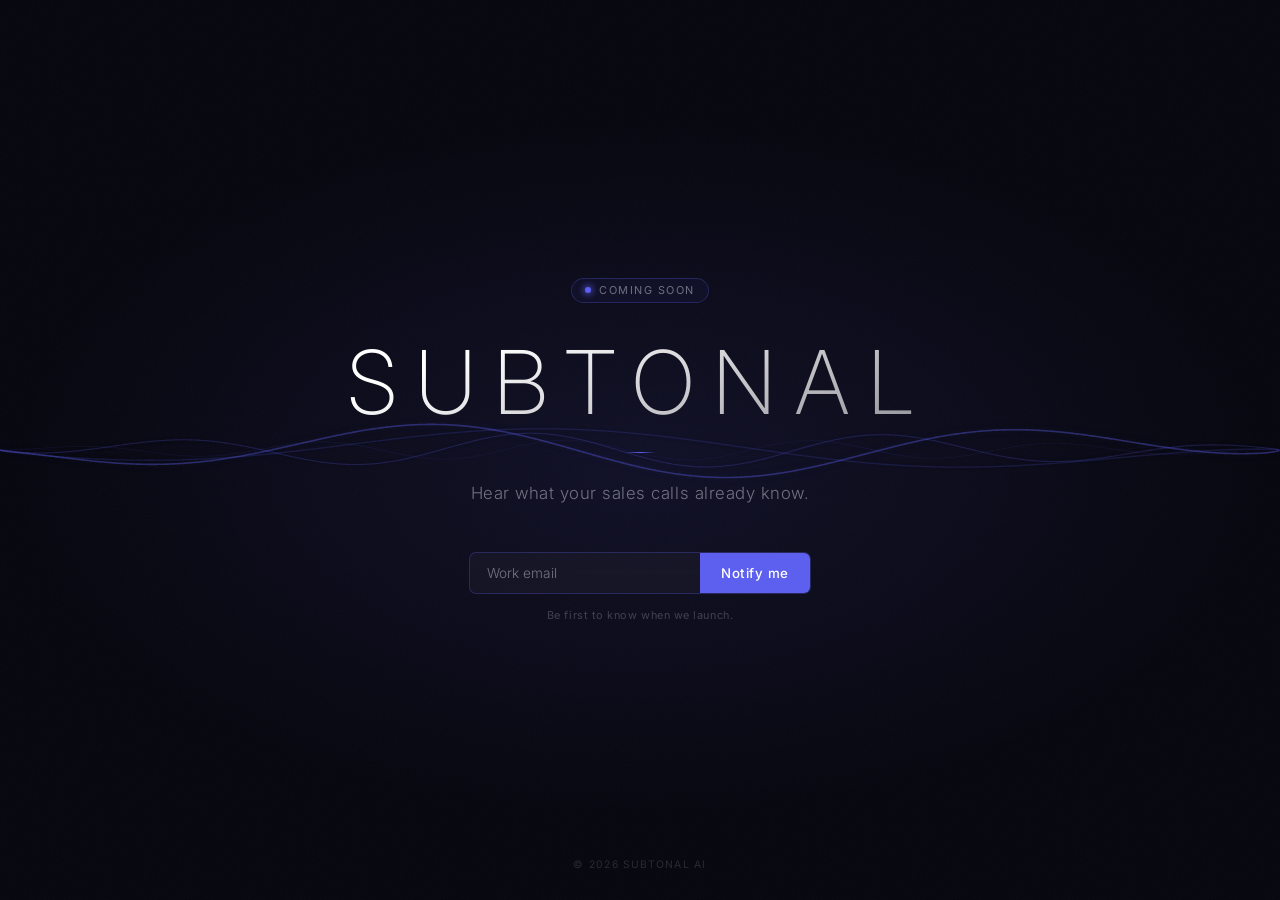
==== index.html @ 70d37119 "Initial site" ====
<!DOCTYPE html>
<html lang="en">
<head>
  <meta charset="UTF-8">
  <meta name="viewport" content="width=device-width, initial-scale=1.0">
  <title>Subtonal AI</title>
  <meta name="description" content="Subtonal AI — coming soon.">
  <link rel="preconnect" href="https://fonts.googleapis.com">
  <link href="https://fonts.googleapis.com/css2?family=Inter:wght@200;300;400;500&display=swap" rel="stylesheet">
  <style>
    *, *::before, *::after { box-sizing: border-box; margin: 0; padding: 0; }

    :root {
      --bg:      #07070f;
      --accent:  #5d5fef;
      --glow:    rgba(93, 95, 239, 0.18);
      --text:    #f5f5ff;
      --muted:   rgba(245, 245, 255, 0.42);
      --border:  rgba(93, 95, 239, 0.28);
    }

    html, body {
      height: 100%;
      background: var(--bg);
      color: var(--text);
      font-family: 'Inter', -apple-system, BlinkMacSystemFont, sans-serif;
      -webkit-font-smoothing: antialiased;
      overflow: hidden;
    }

    /* ── noise grain overlay ── */
    body::before {
      content: '';
      position: fixed;
      inset: 0;
      z-index: 0;
      opacity: 0.028;
      background-image: url("data:image/svg+xml,%3Csvg viewBox='0 0 256 256' xmlns='http://www.w3.org/2000/svg'%3E%3Cfilter id='n'%3E%3CfeTurbulence type='fractalNoise' baseFrequency='0.9' numOctaves='4' stitchTiles='stitch'/%3E%3C/filter%3E%3Crect width='100%25' height='100%25' filter='url(%23n)'/%3E%3C/svg%3E");
      background-size: 256px 256px;
      pointer-events: none;
    }

    /* ── radial ambient glow ── */
    body::after {
      content: '';
      position: fixed;
      inset: 0;
      z-index: 0;
      background: radial-gradient(ellipse 70% 55% at 50% 52%, rgba(93,95,239,0.11) 0%, transparent 70%);
      pointer-events: none;
    }

    /* ── canvas waveform ── */
    canvas {
      position: fixed;
      inset: 0;
      width: 100%;
      height: 100%;
      z-index: 1;
    }

    /* ── main content ── */
    .stage {
      position: relative;
      z-index: 2;
      height: 100vh;
      display: flex;
      flex-direction: column;
      align-items: center;
      justify-content: center;
      gap: 0;
      padding: 2rem;
    }

    /* logo badge */
    .badge {
      display: inline-flex;
      align-items: center;
      gap: 0.5rem;
      border: 1px solid var(--border);
      border-radius: 999px;
      padding: 0.3rem 0.85rem;
      margin-bottom: 2.2rem;
      backdrop-filter: blur(8px);
      background: rgba(93,95,239,0.06);
    }

    .badge-dot {
      width: 6px;
      height: 6px;
      border-radius: 50%;
      background: var(--accent);
      box-shadow: 0 0 6px 2px rgba(93,95,239,0.6);
      animation: pulse 2.6s ease-in-out infinite;
    }

    @keyframes pulse {
      0%, 100% { opacity: 1; transform: scale(1); }
      50%       { opacity: 0.5; transform: scale(0.75); }
    }

    .badge-label {
      font-size: 0.68rem;
      font-weight: 400;
      letter-spacing: 0.14em;
      text-transform: uppercase;
      color: var(--muted);
    }

    /* wordmark */
    .wordmark {
      font-size: clamp(3rem, 9vw, 5.5rem);
      font-weight: 200;
      letter-spacing: 0.22em;
      text-transform: uppercase;
      line-height: 1;
      background: linear-gradient(160deg, #ffffff 20%, rgba(255,255,255,0.55) 100%);
      -webkit-background-clip: text;
      -webkit-text-fill-color: transparent;
      background-clip: text;
      margin-bottom: 1.6rem;
    }

    /* thin rule */
    .rule {
      width: 32px;
      height: 1px;
      background: linear-gradient(90deg, transparent, var(--accent), transparent);
      margin-bottom: 1.6rem;
    }

    /* tagline */
    .tagline {
      font-size: clamp(0.875rem, 2.4vw, 1.05rem);
      font-weight: 300;
      color: var(--muted);
      letter-spacing: 0.03em;
      text-align: center;
      max-width: 360px;
      line-height: 1.7;
      margin-bottom: 2.8rem;
    }

    /* email form */
    .form-wrap {
      display: flex;
      flex-direction: column;
      align-items: center;
      gap: 0.9rem;
    }

    .notify-form {
      display: flex;
      border: 1px solid var(--border);
      border-radius: 7px;
      overflow: hidden;
      background: rgba(255,255,255,0.03);
      backdrop-filter: blur(12px);
      transition: border-color 0.25s, box-shadow 0.25s;
    }

    .notify-form:focus-within {
      border-color: rgba(93,95,239,0.65);
      box-shadow: 0 0 0 3px rgba(93,95,239,0.1);
    }

    .notify-form input[type="email"] {
      background: transparent;
      border: none;
      outline: none;
      padding: 0.75rem 1.1rem;
      color: var(--text);
      font-family: inherit;
      font-size: 0.855rem;
      font-weight: 300;
      width: clamp(180px, 38vw, 230px);
    }

    .notify-form input::placeholder { color: var(--muted); }

    .notify-form button {
      background: var(--accent);
      border: none;
      padding: 0.75rem 1.35rem;
      color: #fff;
      font-family: inherit;
      font-size: 0.83rem;
      font-weight: 500;
      letter-spacing: 0.04em;
      cursor: pointer;
      transition: background 0.2s;
      white-space: nowrap;
    }

    .notify-form button:hover { background: #4a4cdf; }
    .notify-form button:active { background: #3c3eb5; }

    .form-note {
      font-size: 0.68rem;
      color: rgba(245,245,255,0.22);
      letter-spacing: 0.05em;
    }

    /* success state */
    .success {
      display: none;
      flex-direction: column;
      align-items: center;
      gap: 0.5rem;
    }

    .success-icon {
      font-size: 1.3rem;
      opacity: 0.8;
    }

    .success-text {
      font-size: 0.875rem;
      font-weight: 300;
      color: var(--muted);
      letter-spacing: 0.06em;
    }

    /* footer */
    .footer {
      position: fixed;
      bottom: 1.8rem;
      left: 0;
      right: 0;
      z-index: 3;
      text-align: center;
      font-size: 0.65rem;
      letter-spacing: 0.12em;
      color: rgba(245,245,255,0.14);
      text-transform: uppercase;
    }

    /* fade-in on load */
    .stage { animation: fadeIn 1.1s ease both; }
    @keyframes fadeIn {
      from { opacity: 0; transform: translateY(12px); }
      to   { opacity: 1; transform: translateY(0); }
    }
  </style>
</head>
<body>

  <canvas id="wave"></canvas>

  <main class="stage">

    <div class="badge">
      <span class="badge-dot"></span>
      <span class="badge-label">Coming soon</span>
    </div>

    <h1 class="wordmark">Subtonal</h1>
    <div class="rule"></div>

    <p class="tagline">Hear what your sales calls already know.</p>

    <div class="form-wrap" id="formWrap">
      <form class="notify-form" id="notifyForm" autocomplete="off">
        <input type="email" placeholder="Work email" required>
        <button type="submit">Notify me</button>
      </form>
      <span class="form-note">Be first to know when we launch.</span>
    </div>

    <div class="success" id="successState">
      <div class="success-icon">&#10003;</div>
      <p class="success-text">You're on the list.</p>
    </div>

  </main>

  <footer class="footer">© 2026 Subtonal AI</footer>

  <script>
    /* ── Waveform ── */
    (function () {
      const canvas = document.getElementById('wave');
      const ctx = canvas.getContext('2d');
      let W, H, t = 0;

      function resize() {
        W = canvas.width  = window.innerWidth;
        H = canvas.height = window.innerHeight;
      }
      resize();
      window.addEventListener('resize', resize);

      /* Each wave: amplitude (% of half-height), frequency, phase offset, alpha, lineWidth */
      const waves = [
        { a: 0.062, f: 2.1,  p: 0,    al: 0.38, lw: 1.6 },
        { a: 0.038, f: 3.6,  p: 1.3,  al: 0.22, lw: 1.1 },
        { a: 0.048, f: 1.4,  p: 0.7,  al: 0.17, lw: 1.3 },
        { a: 0.022, f: 5.2,  p: 2.5,  al: 0.11, lw: 0.7 },
        { a: 0.015, f: 7.8,  p: 3.9,  al: 0.07, lw: 0.5 },
      ];

      function draw() {
        ctx.clearRect(0, 0, W, H);
        t += 0.006;

        waves.forEach(w => {
          ctx.beginPath();
          ctx.strokeStyle = `rgba(93,95,239,${w.al})`;
          ctx.lineWidth   = w.lw;
          ctx.shadowBlur  = 10;
          ctx.shadowColor = `rgba(93,95,239,0.25)`;

          for (let x = 0; x <= W; x += 1.5) {
            const norm     = x / W;
            const envelope = Math.pow(Math.sin(norm * Math.PI), 0.6);
            const y        = H / 2 + Math.sin(norm * w.f * Math.PI * 2 + t * 1.8 + w.p) * (H / 2) * w.a * envelope;
            x < 1.5 ? ctx.moveTo(x, y) : ctx.lineTo(x, y);
          }
          ctx.stroke();
        });

        requestAnimationFrame(draw);
      }
      draw();
    })();

    /* ── Form ── */
    document.getElementById('notifyForm').addEventListener('submit', function (e) {
      e.preventDefault();
      document.getElementById('formWrap').style.display  = 'none';
      const s = document.getElementById('successState');
      s.style.display = 'flex';
    });
  </script>
</body>
</html>
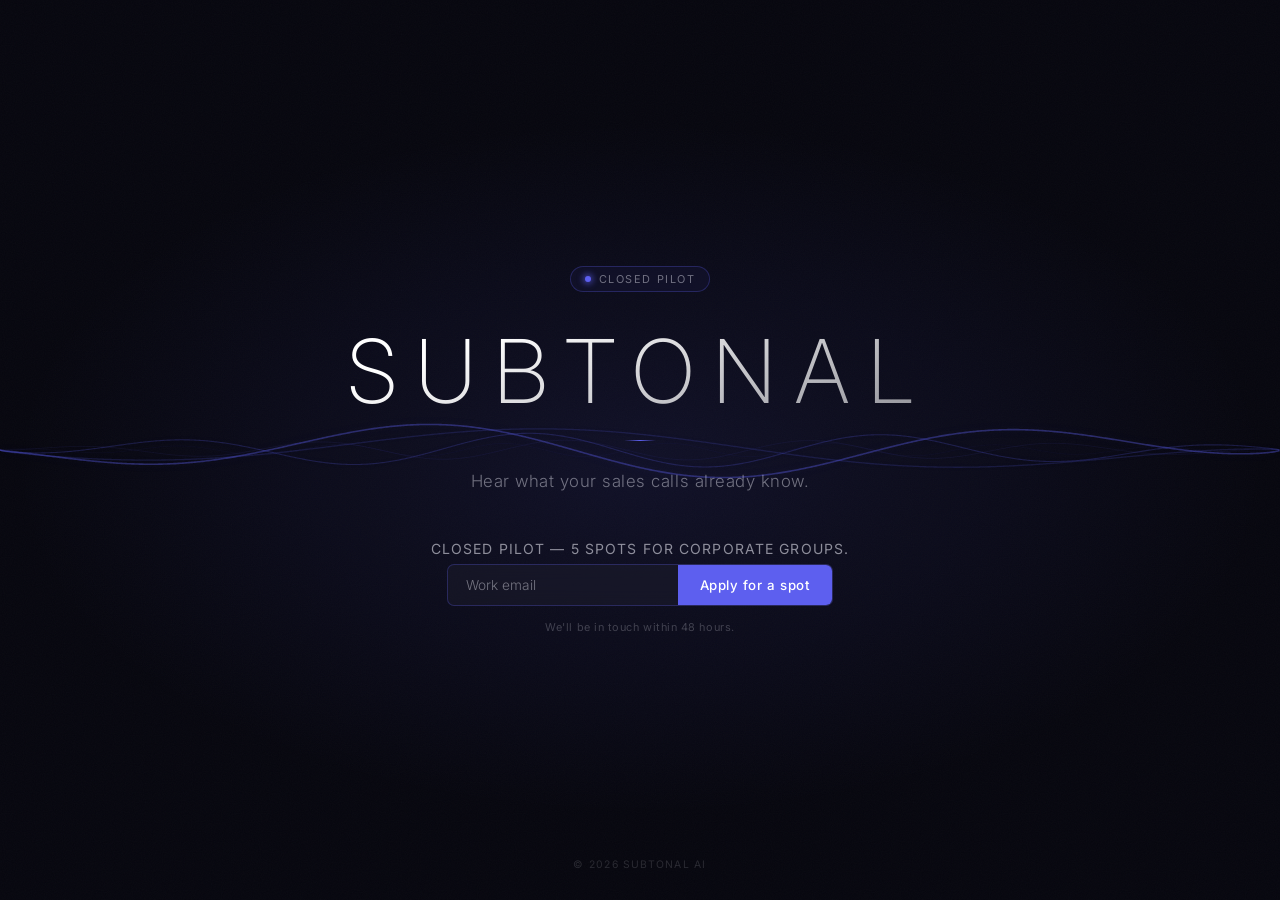
==== commit edbc811c: "Update copy: closed pilot messaging and apply CTA" ====
--- a/index.html
+++ b/index.html
@@ -142,6 +142,15 @@
     }
 
     /* email form */
+    .pilot-note {
+      font-size: clamp(0.75rem, 2vw, 0.875rem);
+      font-weight: 400;
+      color: rgba(245,245,255,0.55);
+      letter-spacing: 0.08em;
+      text-transform: uppercase;
+      margin-bottom: 0.4rem;
+    }
+
     .form-wrap {
       display: flex;
       flex-direction: column;
@@ -251,20 +260,22 @@
 
     <div class="badge">
       <span class="badge-dot"></span>
-      <span class="badge-label">Coming soon</span>
+      <span class="badge-label">Closed Pilot</span>
     </div>
 
     <h1 class="wordmark">Subtonal</h1>
     <div class="rule"></div>
 
     <p class="tagline">Hear what your sales calls already know.</p>
+
+    <p class="pilot-note">Closed pilot — 5 spots for corporate groups.</p>
 
     <div class="form-wrap" id="formWrap">
       <form class="notify-form" id="notifyForm" autocomplete="off">
         <input type="email" placeholder="Work email" required>
-        <button type="submit">Notify me</button>
+        <button type="submit">Apply for a spot</button>
       </form>
-      <span class="form-note">Be first to know when we launch.</span>
+      <span class="form-note">We'll be in touch within 48 hours.</span>
     </div>
 
     <div class="success" id="successState">
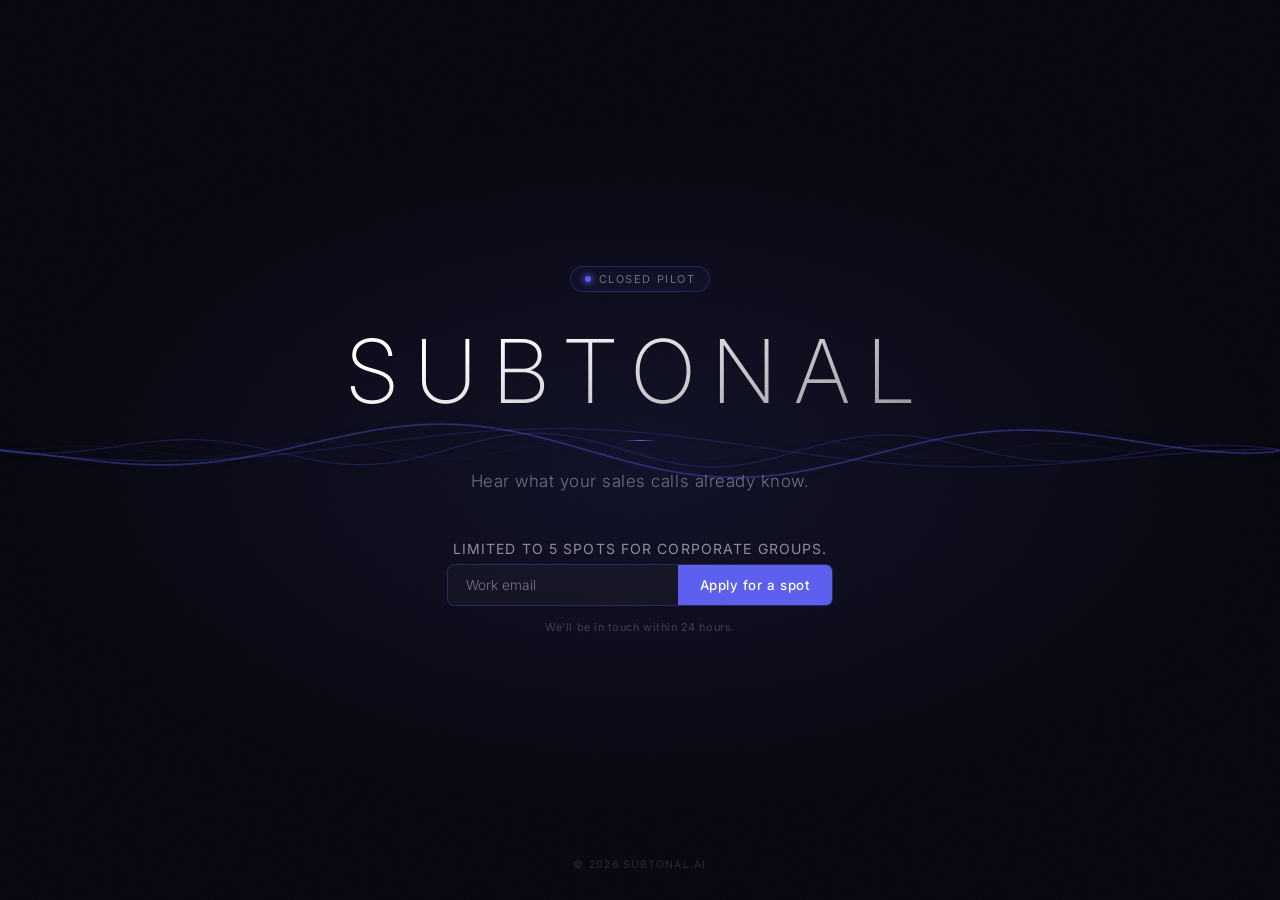
==== commit 8d328f5e: "Refine copy: remove em-dash, tighten pilot messaging" ====
--- a/index.html
+++ b/index.html
@@ -268,14 +268,14 @@
 
     <p class="tagline">Hear what your sales calls already know.</p>
 
-    <p class="pilot-note">Closed pilot — 5 spots for corporate groups.</p>
+    <p class="pilot-note">Limited to 5 spots for corporate groups.</p>
 
     <div class="form-wrap" id="formWrap">
       <form class="notify-form" id="notifyForm" autocomplete="off">
         <input type="email" placeholder="Work email" required>
         <button type="submit">Apply for a spot</button>
       </form>
-      <span class="form-note">We'll be in touch within 48 hours.</span>
+      <span class="form-note">We'll be in touch within 24 hours.</span>
     </div>
 
     <div class="success" id="successState">
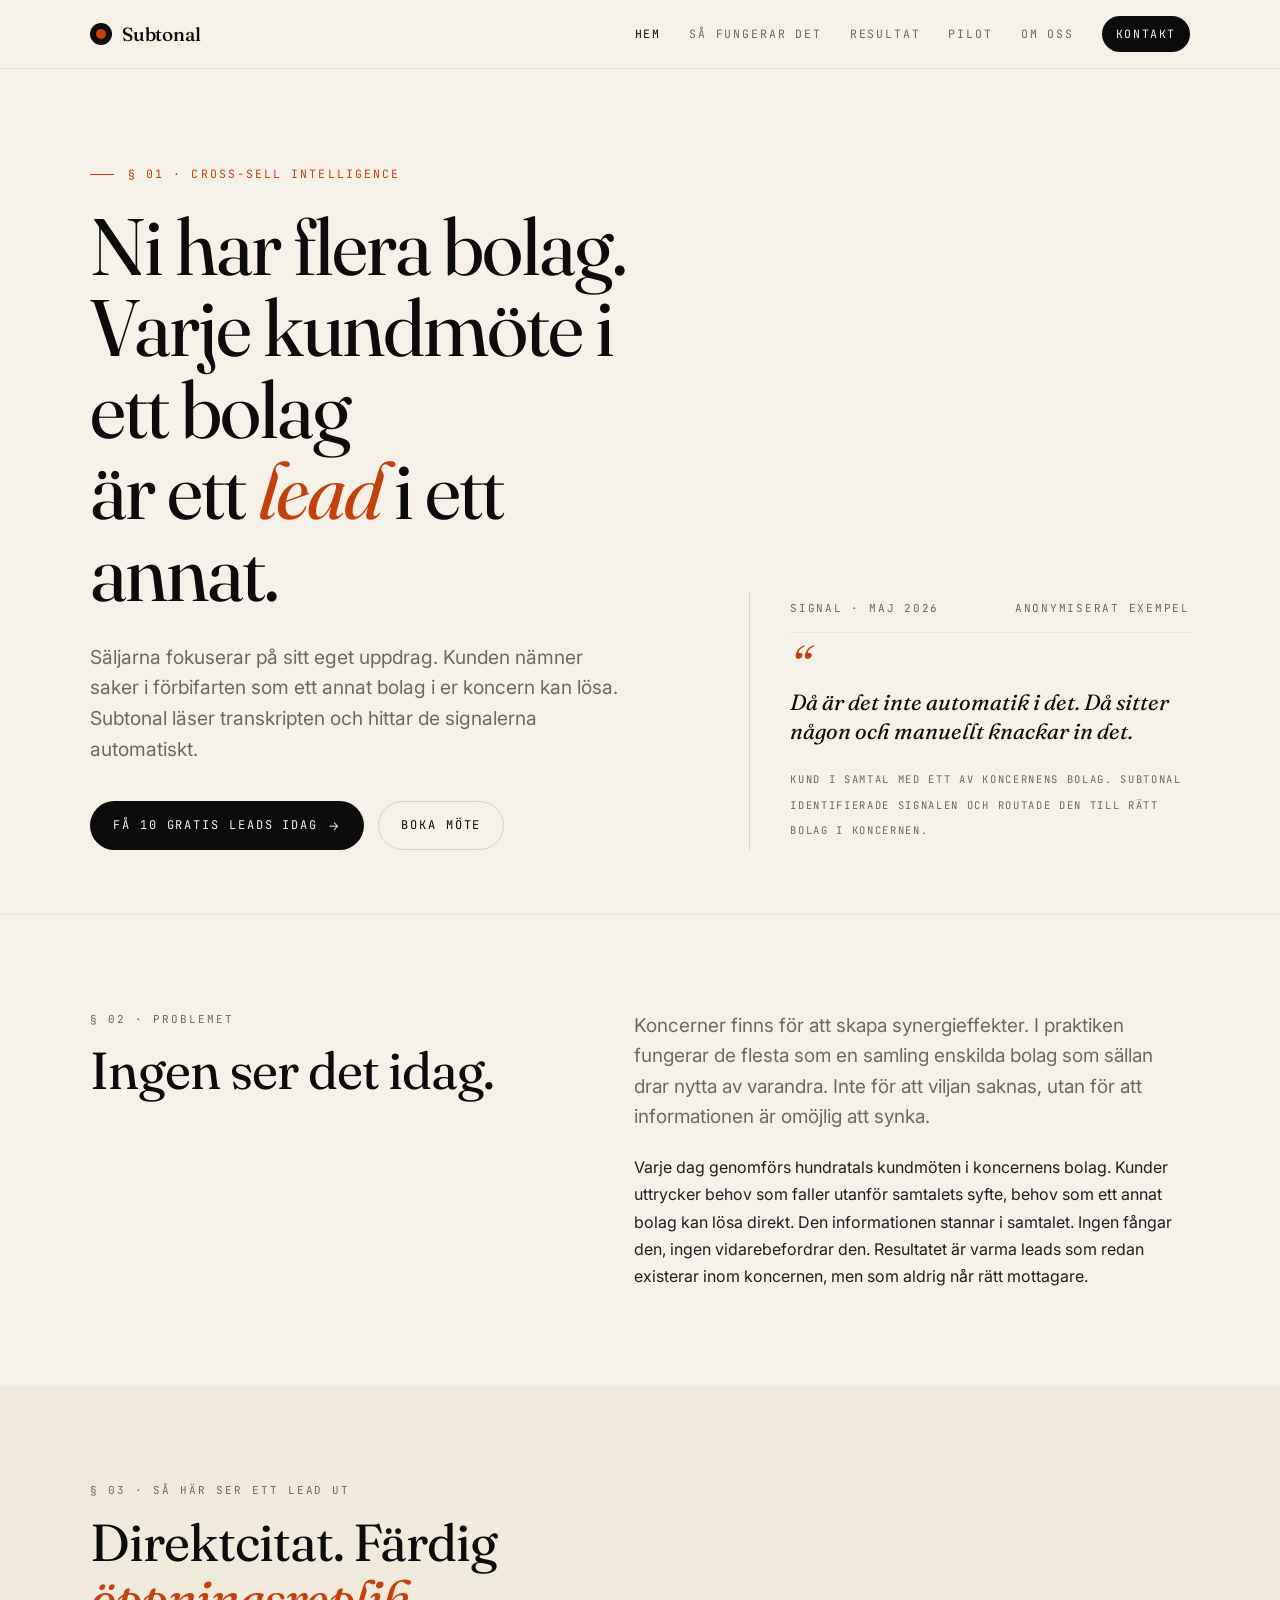
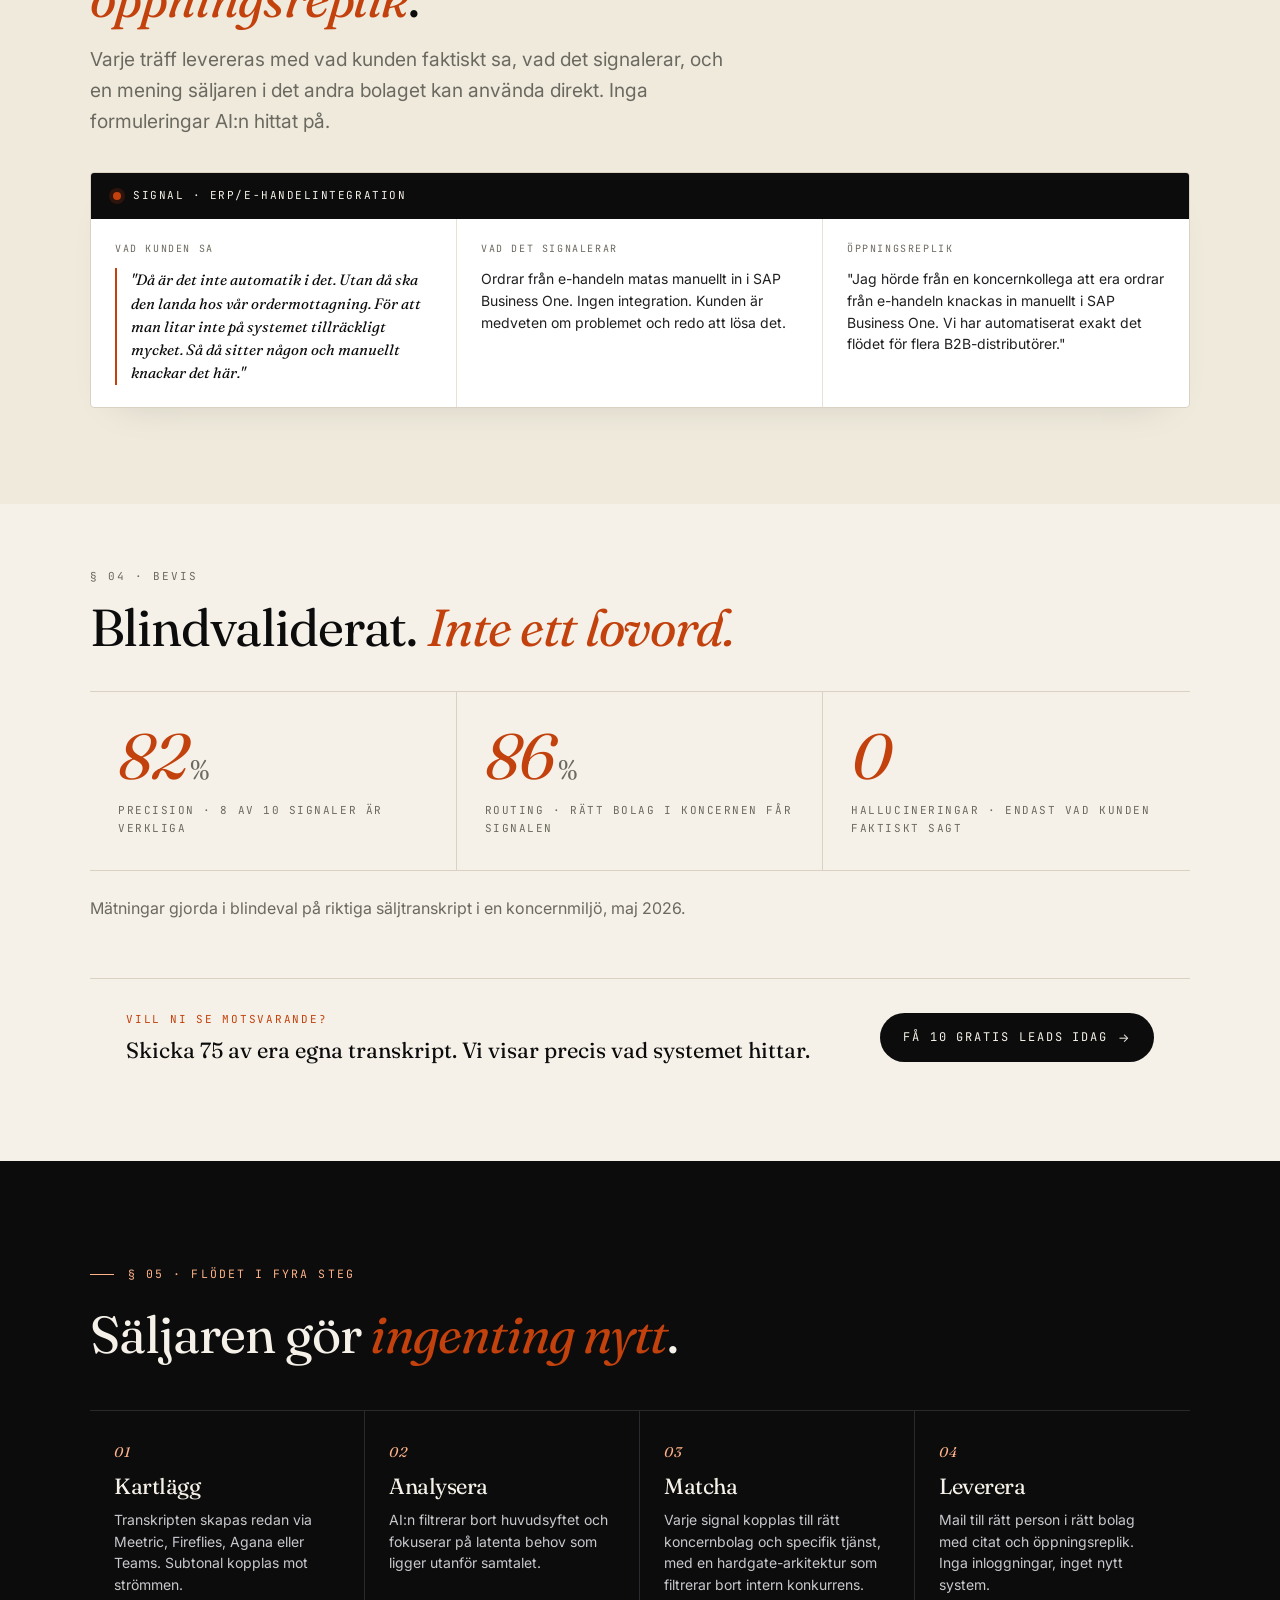
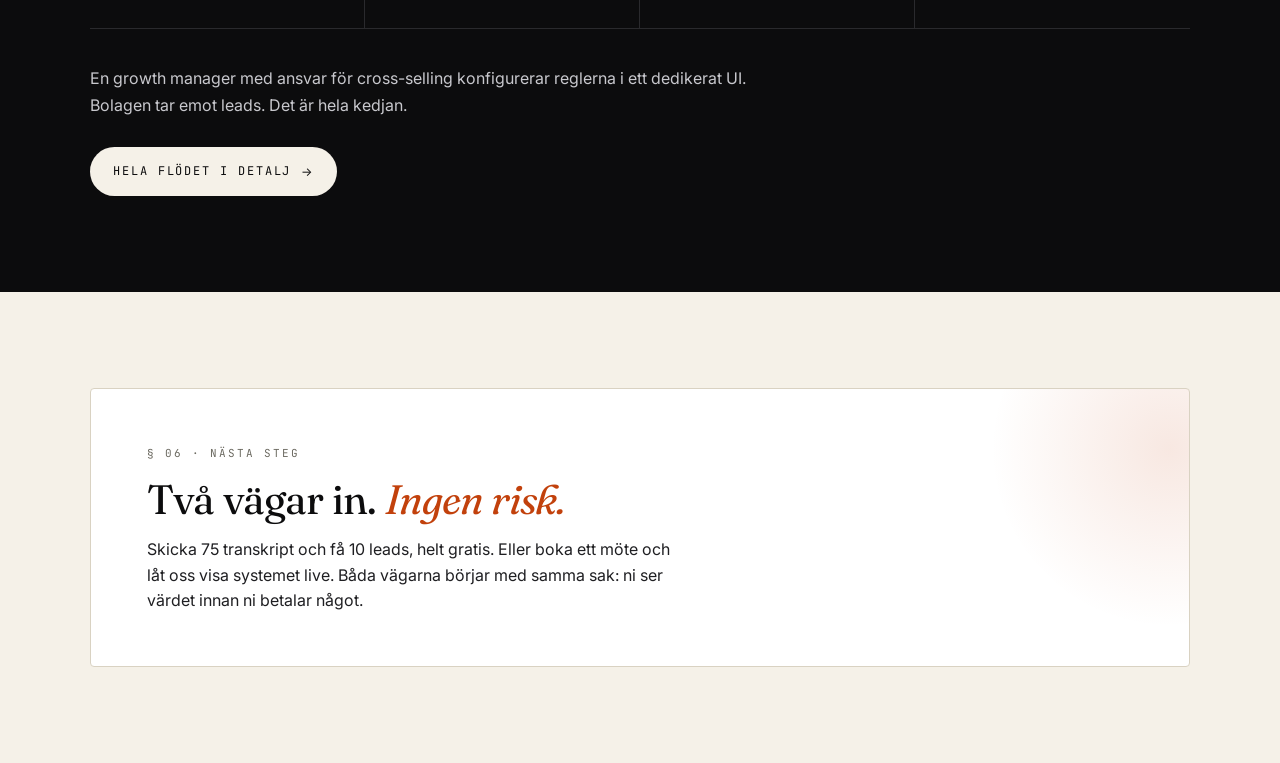
==== commit 2838ce29: "Deploy V1: multi-page editorial site (6 pages + assets) Co-Authored-By: Claude Sonnet 4.6 <noreply@a" ====
--- a/index.html
+++ b/index.html
@@ -1,347 +1,353 @@
 <!DOCTYPE html>
-<html lang="en">
+<html lang="sv">
 <head>
-  <meta charset="UTF-8">
-  <meta name="viewport" content="width=device-width, initial-scale=1.0">
-  <title>Subtonal AI</title>
-  <meta name="description" content="Subtonal AI — coming soon.">
-  <link rel="preconnect" href="https://fonts.googleapis.com">
-  <link href="https://fonts.googleapis.com/css2?family=Inter:wght@200;300;400;500&display=swap" rel="stylesheet">
-  <style>
-    *, *::before, *::after { box-sizing: border-box; margin: 0; padding: 0; }
-
-    :root {
-      --bg:      #07070f;
-      --accent:  #5d5fef;
-      --glow:    rgba(93, 95, 239, 0.18);
-      --text:    #f5f5ff;
-      --muted:   rgba(245, 245, 255, 0.42);
-      --border:  rgba(93, 95, 239, 0.28);
-    }
-
-    html, body {
-      height: 100%;
-      background: var(--bg);
-      color: var(--text);
-      font-family: 'Inter', -apple-system, BlinkMacSystemFont, sans-serif;
-      -webkit-font-smoothing: antialiased;
-      overflow: hidden;
-    }
-
-    /* ── noise grain overlay ── */
-    body::before {
-      content: '';
-      position: fixed;
-      inset: 0;
-      z-index: 0;
-      opacity: 0.028;
-      background-image: url("data:image/svg+xml,%3Csvg viewBox='0 0 256 256' xmlns='http://www.w3.org/2000/svg'%3E%3Cfilter id='n'%3E%3CfeTurbulence type='fractalNoise' baseFrequency='0.9' numOctaves='4' stitchTiles='stitch'/%3E%3C/filter%3E%3Crect width='100%25' height='100%25' filter='url(%23n)'/%3E%3C/svg%3E");
-      background-size: 256px 256px;
-      pointer-events: none;
-    }
-
-    /* ── radial ambient glow ── */
-    body::after {
-      content: '';
-      position: fixed;
-      inset: 0;
-      z-index: 0;
-      background: radial-gradient(ellipse 70% 55% at 50% 52%, rgba(93,95,239,0.11) 0%, transparent 70%);
-      pointer-events: none;
-    }
-
-    /* ── canvas waveform ── */
-    canvas {
-      position: fixed;
-      inset: 0;
-      width: 100%;
-      height: 100%;
-      z-index: 1;
-    }
-
-    /* ── main content ── */
-    .stage {
-      position: relative;
-      z-index: 2;
-      height: 100vh;
-      display: flex;
-      flex-direction: column;
-      align-items: center;
-      justify-content: center;
-      gap: 0;
-      padding: 2rem;
-    }
-
-    /* logo badge */
-    .badge {
-      display: inline-flex;
-      align-items: center;
-      gap: 0.5rem;
-      border: 1px solid var(--border);
-      border-radius: 999px;
-      padding: 0.3rem 0.85rem;
-      margin-bottom: 2.2rem;
-      backdrop-filter: blur(8px);
-      background: rgba(93,95,239,0.06);
-    }
-
-    .badge-dot {
-      width: 6px;
-      height: 6px;
-      border-radius: 50%;
-      background: var(--accent);
-      box-shadow: 0 0 6px 2px rgba(93,95,239,0.6);
-      animation: pulse 2.6s ease-in-out infinite;
-    }
-
-    @keyframes pulse {
-      0%, 100% { opacity: 1; transform: scale(1); }
-      50%       { opacity: 0.5; transform: scale(0.75); }
-    }
-
-    .badge-label {
-      font-size: 0.68rem;
-      font-weight: 400;
-      letter-spacing: 0.14em;
-      text-transform: uppercase;
-      color: var(--muted);
-    }
-
-    /* wordmark */
-    .wordmark {
-      font-size: clamp(3rem, 9vw, 5.5rem);
-      font-weight: 200;
-      letter-spacing: 0.22em;
-      text-transform: uppercase;
-      line-height: 1;
-      background: linear-gradient(160deg, #ffffff 20%, rgba(255,255,255,0.55) 100%);
-      -webkit-background-clip: text;
-      -webkit-text-fill-color: transparent;
-      background-clip: text;
-      margin-bottom: 1.6rem;
-    }
-
-    /* thin rule */
-    .rule {
-      width: 32px;
-      height: 1px;
-      background: linear-gradient(90deg, transparent, var(--accent), transparent);
-      margin-bottom: 1.6rem;
-    }
-
-    /* tagline */
-    .tagline {
-      font-size: clamp(0.875rem, 2.4vw, 1.05rem);
-      font-weight: 300;
-      color: var(--muted);
-      letter-spacing: 0.03em;
-      text-align: center;
-      max-width: 360px;
-      line-height: 1.7;
-      margin-bottom: 2.8rem;
-    }
-
-    /* email form */
-    .pilot-note {
-      font-size: clamp(0.75rem, 2vw, 0.875rem);
-      font-weight: 400;
-      color: rgba(245,245,255,0.55);
-      letter-spacing: 0.08em;
-      text-transform: uppercase;
-      margin-bottom: 0.4rem;
-    }
-
-    .form-wrap {
-      display: flex;
-      flex-direction: column;
-      align-items: center;
-      gap: 0.9rem;
-    }
-
-    .notify-form {
-      display: flex;
-      border: 1px solid var(--border);
-      border-radius: 7px;
-      overflow: hidden;
-      background: rgba(255,255,255,0.03);
-      backdrop-filter: blur(12px);
-      transition: border-color 0.25s, box-shadow 0.25s;
-    }
-
-    .notify-form:focus-within {
-      border-color: rgba(93,95,239,0.65);
-      box-shadow: 0 0 0 3px rgba(93,95,239,0.1);
-    }
-
-    .notify-form input[type="email"] {
-      background: transparent;
-      border: none;
-      outline: none;
-      padding: 0.75rem 1.1rem;
-      color: var(--text);
-      font-family: inherit;
-      font-size: 0.855rem;
-      font-weight: 300;
-      width: clamp(180px, 38vw, 230px);
-    }
-
-    .notify-form input::placeholder { color: var(--muted); }
-
-    .notify-form button {
-      background: var(--accent);
-      border: none;
-      padding: 0.75rem 1.35rem;
-      color: #fff;
-      font-family: inherit;
-      font-size: 0.83rem;
-      font-weight: 500;
-      letter-spacing: 0.04em;
-      cursor: pointer;
-      transition: background 0.2s;
-      white-space: nowrap;
-    }
-
-    .notify-form button:hover { background: #4a4cdf; }
-    .notify-form button:active { background: #3c3eb5; }
-
-    .form-note {
-      font-size: 0.68rem;
-      color: rgba(245,245,255,0.22);
-      letter-spacing: 0.05em;
-    }
-
-    /* success state */
-    .success {
-      display: none;
-      flex-direction: column;
-      align-items: center;
-      gap: 0.5rem;
-    }
-
-    .success-icon {
-      font-size: 1.3rem;
-      opacity: 0.8;
-    }
-
-    .success-text {
-      font-size: 0.875rem;
-      font-weight: 300;
-      color: var(--muted);
-      letter-spacing: 0.06em;
-    }
-
-    /* footer */
-    .footer {
-      position: fixed;
-      bottom: 1.8rem;
-      left: 0;
-      right: 0;
-      z-index: 3;
-      text-align: center;
-      font-size: 0.65rem;
-      letter-spacing: 0.12em;
-      color: rgba(245,245,255,0.14);
-      text-transform: uppercase;
-    }
-
-    /* fade-in on load */
-    .stage { animation: fadeIn 1.1s ease both; }
-    @keyframes fadeIn {
-      from { opacity: 0; transform: translateY(12px); }
-      to   { opacity: 1; transform: translateY(0); }
-    }
-  </style>
+<meta charset="UTF-8">
+<meta name="viewport" content="width=device-width, initial-scale=1.0">
+<title>Subtonal AI · Cross-sell intelligence för koncerner</title>
+<meta name="description" content="Subtonal AI läser säljmöten i koncernens bolag och hittar de signaler som är ett lead i ett annat bolag. Inga nya rutiner, inga nya system.">
+<link rel="icon" type="image/svg+xml" href="assets/favicon.svg">
+<link rel="preconnect" href="https://fonts.googleapis.com">
+<link rel="preconnect" href="https://fonts.gstatic.com" crossorigin>
+<link href="https://fonts.googleapis.com/css2?family=Fraunces:ital,opsz,wght@0,9..144,300;0,9..144,400;0,9..144,500;1,9..144,400;1,9..144,500&family=Inter:wght@300;400;500;600&family=JetBrains+Mono:wght@400;500&display=swap" rel="stylesheet">
+<link rel="stylesheet" href="assets/styles.css">
+<style>
+  /* === Page-specific layout =================================== */
+
+  .hero {
+    padding: 88px 0 64px;
+    border-bottom: 1px solid var(--line-soft);
+  }
+  .hero-grid {
+    display: grid;
+    grid-template-columns: 1.35fr 1fr;
+    gap: 64px;
+    align-items: end;
+  }
+  .hero h1 {
+    font-size: clamp(44px, 6.4vw, 80px);
+    line-height: 1.02;
+    letter-spacing: -0.025em;
+    color: var(--ink);
+  }
+  .hero h1 em { font-style: italic; color: var(--accent); }
+  .hero .lede { margin-top: 28px; max-width: 540px; }
+  .hero-cta { margin-top: 36px; display: flex; gap: 14px; flex-wrap: wrap; }
+
+  .hero-side {
+    border-left: 1px solid var(--line);
+    padding: 8px 0 8px 40px;
+  }
+  .hero-side .meta-row {
+    display: flex;
+    justify-content: space-between;
+    font-family: var(--mono);
+    font-size: 11px;
+    letter-spacing: 0.16em;
+    text-transform: uppercase;
+    color: var(--muted);
+    padding-bottom: 14px;
+    border-bottom: 1px solid var(--line-soft);
+    margin-bottom: 20px;
+  }
+  .hero-side blockquote {
+    font-family: var(--serif);
+    font-style: italic;
+    font-size: 22px;
+    line-height: 1.35;
+    color: var(--ink);
+    margin-bottom: 18px;
+  }
+  .hero-side blockquote::before {
+    content: "“";
+    font-size: 50px;
+    line-height: 0.5;
+    color: var(--accent);
+    display: block;
+    margin-bottom: 10px;
+  }
+  .hero-side cite {
+    font-style: normal;
+    font-family: var(--mono);
+    font-size: 10.5px;
+    letter-spacing: 0.16em;
+    text-transform: uppercase;
+    color: var(--muted);
+  }
+
+  @media (max-width: 920px) {
+    .hero-grid { grid-template-columns: 1fr; gap: 44px; }
+    .hero-side { border-left: none; border-top: 1px solid var(--line); padding: 28px 0 0; }
+  }
+
+  /* problem */
+  .problem-grid {
+    display: grid;
+    grid-template-columns: 1fr 1.2fr;
+    gap: 80px;
+    align-items: start;
+  }
+  .problem-grid .lede { font-size: 19px; }
+  @media (max-width: 820px) { .problem-grid { grid-template-columns: 1fr; gap: 32px; } }
+
+  /* signal demo */
+  .demo-intro { margin-bottom: 36px; max-width: 640px; }
+
+  /* how-mini */
+  .how-mini {
+    display: grid;
+    grid-template-columns: repeat(4, 1fr);
+    gap: 0;
+    border-top: 1px solid var(--line-dark);
+    border-bottom: 1px solid var(--line-dark);
+  }
+  .how-step {
+    padding: 30px 24px 32px;
+    border-right: 1px solid var(--line-dark);
+  }
+  .how-step:last-child { border-right: none; }
+  .how-step .num {
+    font-family: var(--serif);
+    font-style: italic;
+    font-size: 14px;
+    color: var(--accent-soft);
+    margin-bottom: 12px;
+    letter-spacing: 0.04em;
+  }
+  .how-step h3 {
+    font-family: var(--serif);
+    font-size: 22px;
+    color: var(--paper);
+    margin-bottom: 10px;
+  }
+  .how-step p { font-size: 14px; line-height: 1.55; color: #c8c8cd; }
+
+  @media (max-width: 820px) {
+    .how-mini { grid-template-columns: 1fr; }
+    .how-step { border-right: none; border-bottom: 1px solid var(--line-dark); }
+    .how-step:last-child { border-bottom: none; }
+  }
+
+  /* CTA strip */
+  .cta-strip {
+    background: var(--paper-card);
+    border: 1px solid var(--line);
+    border-radius: 4px;
+    padding: 56px 56px 52px;
+    display: grid;
+    grid-template-columns: 1.3fr auto;
+    gap: 48px;
+    align-items: end;
+    position: relative;
+    overflow: hidden;
+  }
+  .cta-strip::after {
+    content: "";
+    position: absolute;
+    top: -120px; right: -160px;
+    width: 360px; height: 360px;
+    background: radial-gradient(circle, rgba(194, 65, 12, 0.12), transparent 70%);
+    pointer-events: none;
+  }
+  .cta-strip h2 {
+    font-size: clamp(30px, 3.2vw, 44px);
+    line-height: 1.08;
+    margin-bottom: 16px;
+  }
+  .cta-strip h2 em { font-style: italic; color: var(--accent); }
+  .cta-strip p { font-size: 16px; max-width: 540px; color: var(--ink-soft); line-height: 1.6; }
+  .cta-strip .actions { display: flex; gap: 12px; }
+  @media (max-width: 820px) {
+    .cta-strip { grid-template-columns: 1fr; gap: 24px; padding: 36px 28px; }
+  }
+</style>
 </head>
 <body>
 
-  <canvas id="wave"></canvas>
-
-  <main class="stage">
-
-    <div class="badge">
-      <span class="badge-dot"></span>
-      <span class="badge-label">Closed Pilot</span>
-    </div>
-
-    <h1 class="wordmark">Subtonal</h1>
-    <div class="rule"></div>
-
-    <p class="tagline">Hear what your sales calls already know.</p>
-
-    <p class="pilot-note">Limited to 5 spots for corporate groups.</p>
-
-    <div class="form-wrap" id="formWrap">
-      <form class="notify-form" id="notifyForm" autocomplete="off">
-        <input type="email" placeholder="Work email" required>
-        <button type="submit">Apply for a spot</button>
-      </form>
-      <span class="form-note">We'll be in touch within 24 hours.</span>
-    </div>
-
-    <div class="success" id="successState">
-      <div class="success-icon">&#10003;</div>
-      <p class="success-text">You're on the list.</p>
-    </div>
-
-  </main>
-
-  <footer class="footer">© 2026 Subtonal AI</footer>
-
-  <script>
-    /* ── Waveform ── */
-    (function () {
-      const canvas = document.getElementById('wave');
-      const ctx = canvas.getContext('2d');
-      let W, H, t = 0;
-
-      function resize() {
-        W = canvas.width  = window.innerWidth;
-        H = canvas.height = window.innerHeight;
-      }
-      resize();
-      window.addEventListener('resize', resize);
-
-      /* Each wave: amplitude (% of half-height), frequency, phase offset, alpha, lineWidth */
-      const waves = [
-        { a: 0.062, f: 2.1,  p: 0,    al: 0.38, lw: 1.6 },
-        { a: 0.038, f: 3.6,  p: 1.3,  al: 0.22, lw: 1.1 },
-        { a: 0.048, f: 1.4,  p: 0.7,  al: 0.17, lw: 1.3 },
-        { a: 0.022, f: 5.2,  p: 2.5,  al: 0.11, lw: 0.7 },
-        { a: 0.015, f: 7.8,  p: 3.9,  al: 0.07, lw: 0.5 },
-      ];
-
-      function draw() {
-        ctx.clearRect(0, 0, W, H);
-        t += 0.006;
-
-        waves.forEach(w => {
-          ctx.beginPath();
-          ctx.strokeStyle = `rgba(93,95,239,${w.al})`;
-          ctx.lineWidth   = w.lw;
-          ctx.shadowBlur  = 10;
-          ctx.shadowColor = `rgba(93,95,239,0.25)`;
-
-          for (let x = 0; x <= W; x += 1.5) {
-            const norm     = x / W;
-            const envelope = Math.pow(Math.sin(norm * Math.PI), 0.6);
-            const y        = H / 2 + Math.sin(norm * w.f * Math.PI * 2 + t * 1.8 + w.p) * (H / 2) * w.a * envelope;
-            x < 1.5 ? ctx.moveTo(x, y) : ctx.lineTo(x, y);
-          }
-          ctx.stroke();
-        });
-
-        requestAnimationFrame(draw);
-      }
-      draw();
-    })();
-
-    /* ── Form ── */
-    document.getElementById('notifyForm').addEventListener('submit', function (e) {
-      e.preventDefault();
-      document.getElementById('formWrap').style.display  = 'none';
-      const s = document.getElementById('successState');
-      s.style.display = 'flex';
-    });
-  </script>
-</body>
-</html>
+<header class="site-header">
+  <div class="shell row">
+    <a href="index.html" class="brand"><span class="brand-mark"></span> Subtonal</a>
+    <button class="nav-toggle" aria-label="Meny" onclick="document.getElementById('nav').classList.toggle('open')">Meny</button>
+    <nav class="nav" id="nav">
+      <a href="index.html" class="active">Hem</a>
+      <a href="sa-fungerar.html">Så fungerar det</a>
+      <a href="resultat.html">Resultat</a>
+      <a href="pilot.html">Pilot</a>
+      <a href="om-oss.html">Om oss</a>
+      <a href="kontakt.html" class="nav-cta">Kontakt</a>
+    </nav>
+  </div>
+</header>
+
+<main>
+
+  <!-- HERO -->
+  <section class="hero">
+    <div class="shell">
+      <div class="eyebrow">§ 01 · Cross-sell intelligence</div>
+      <div class="hero-grid">
+        <div>
+          <h1>
+            Ni har flera bolag.<br>
+            Varje kundmöte i ett bolag<br>
+            är ett <em>lead</em> i ett annat.
+          </h1>
+          <p class="lede">
+            Säljarna fokuserar på sitt eget uppdrag. Kunden nämner saker i förbifarten som ett annat bolag i er koncern kan lösa. Subtonal läser transkripten och hittar de signalerna automatiskt.
+          </p>
+          <div class="hero-cta">
+            <a href="mailto:Niklas@brightsales.se?subject=Subtonal%20%E2%80%93%20F%C3%A5%2010%20gratis%20leads&body=Hej%20Niklas%2C%0A%0AVi%20vill%20testa%20Subtonal%20gratis.%20Skicka%2075%20transkript%2C%20f%C3%A5%2010%20leads.%0A%0AKoncern%3A%20%0AKontaktperson%3A%20%0A%0AMVH" class="btn btn-primary btn-arrow">Få 10 gratis leads idag</a>
+            <a href="mailto:Niklas@brightsales.se?subject=Subtonal%20%E2%80%93%20Boka%20m%C3%B6te&body=Hej%20Niklas%2C%0A%0AVi%20vill%20boka%20ett%20m%C3%B6te%20om%20Subtonal.%0A%0AKoncern%3A%20%0AKontaktperson%3A%20%0A%0AMVH" class="btn btn-ghost">Boka möte</a>
+          </div>
+        </div>
+        <aside class="hero-side">
+          <div class="meta-row">
+            <span>Signal · Maj 2026</span>
+            <span>Anonymiserat exempel</span>
+          </div>
+          <blockquote>
+            Då är det inte automatik i det. Då sitter någon och manuellt knackar in det.
+          </blockquote>
+          <cite>Kund i samtal med ett av koncernens bolag. Subtonal identifierade signalen och routade den till rätt bolag i koncernen.</cite>
+        </aside>
+      </div>
+    </div>
+  </section>
+
+  <!-- PROBLEM -->
+  <section class="section">
+    <div class="shell">
+      <div class="problem-grid">
+        <div>
+          <div class="section-tag">§ 02 · Problemet</div>
+          <h2 class="h1">Ingen ser det idag.</h2>
+        </div>
+        <div>
+          <p class="lede" style="margin-bottom: 22px;">
+            Koncerner finns för att skapa synergieffekter. I praktiken fungerar de flesta som en samling enskilda bolag som sällan drar nytta av varandra. Inte för att viljan saknas, utan för att informationen är omöjlig att synka.
+          </p>
+          <p class="body">
+            Varje dag genomförs hundratals kundmöten i koncernens bolag. Kunder uttrycker behov som faller utanför samtalets syfte, behov som ett annat bolag kan lösa direkt. Den informationen stannar i samtalet. Ingen fångar den, ingen vidarebefordrar den. Resultatet är varma leads som redan existerar inom koncernen, men som aldrig når rätt mottagare.
+          </p>
+        </div>
+      </div>
+    </div>
+  </section>
+
+  <!-- LEAD CARD -->
+  <section class="section warm">
+    <div class="shell">
+      <div class="demo-intro">
+        <div class="section-tag">§ 03 · Så här ser ett lead ut</div>
+        <h2 class="h1">Direktcitat. Färdig <em class="accent">öppningsreplik</em>.</h2>
+        <p class="lede" style="margin-top: 18px;">
+          Varje träff levereras med vad kunden faktiskt sa, vad det signalerar, och en mening säljaren i det andra bolaget kan använda direkt. Inga formuleringar AI:n hittat på.
+        </p>
+      </div>
+
+      <div class="lead-card">
+        <div class="lead-head">
+          <span class="signal-dot"></span>
+          <span>Signal · ERP/e-handelintegration</span>
+        </div>
+        <div class="lead-body">
+          <div class="lead-col">
+            <div class="lead-col-label">Vad kunden sa</div>
+            <p class="lead-quote">"Då är det inte automatik i det. Utan då ska den landa hos vår ordermottagning. För att man litar inte på systemet tillräckligt mycket. Så då sitter någon och manuellt knackar det här."</p>
+          </div>
+          <div class="lead-col">
+            <div class="lead-col-label">Vad det signalerar</div>
+            <p>Ordrar från e-handeln matas manuellt in i SAP Business One. Ingen integration. Kunden är medveten om problemet och redo att lösa det.</p>
+          </div>
+          <div class="lead-col">
+            <div class="lead-col-label">Öppningsreplik</div>
+            <p>"Jag hörde från en koncernkollega att era ordrar från e-handeln knackas in manuellt i SAP Business One. Vi har automatiserat exakt det flödet för flera B2B-distributörer."</p>
+          </div>
+        </div>
+      </div>
+    </div>
+  </section>
+
+  <!-- METRICS -->
+  <section class="section tight">
+    <div class="shell">
+      <div class="section-tag">§ 04 · Bevis</div>
+      <h2 class="h1" style="max-width: 760px; margin-bottom: 36px;">
+        Blindvaliderat. <em class="accent">Inte ett lovord.</em>
+      </h2>
+      <div class="stats-row">
+        <div class="stat-cell">
+          <div class="stat-num"><em>82</em><span class="unit">%</span></div>
+          <div class="stat-label">Precision · 8 av 10 signaler är verkliga</div>
+        </div>
+        <div class="stat-cell">
+          <div class="stat-num"><em>86</em><span class="unit">%</span></div>
+          <div class="stat-label">Routing · Rätt bolag i koncernen får signalen</div>
+        </div>
+        <div class="stat-cell">
+          <div class="stat-num"><em>0</em></div>
+          <div class="stat-label">Hallucineringar · Endast vad kunden faktiskt sagt</div>
+        </div>
+      </div>
+      <p class="body" style="margin-top: 24px; max-width: 720px; color: var(--muted);">
+        Mätningar gjorda i blindeval på riktiga säljtranskript i en koncernmiljö, maj 2026.
+      </p>
+
+      <div style="margin-top: 56px; padding: 32px 36px; border-top: 1px solid var(--line); display: flex; align-items: center; justify-content: space-between; gap: 28px; flex-wrap: wrap;">
+        <div style="flex: 1; min-width: 280px;">
+          <div style="font-family: var(--mono); font-size: 11px; letter-spacing: 0.16em; text-transform: uppercase; color: var(--accent); margin-bottom: 8px;">Vill ni se motsvarande?</div>
+          <p style="font-family: var(--serif); font-size: 22px; line-height: 1.3; color: var(--ink); font-weight: 400;">Skicka 75 av era egna transkript. Vi visar precis vad systemet hittar.</p>
+        </div>
+        <a href="mailto:Niklas@brightsales.se?subject=Subtonal%20%E2%80%93%20F%C3%A5%2010%20gratis%20leads&body=Hej%20Niklas%2C%0A%0AVi%20vill%20testa%20Subtonal%20gratis.%20Skicka%2075%20transkript%2C%20f%C3%A5%2010%20leads.%0A%0AKoncern%3A%20%0AKontaktperson%3A%20%0A%0AMVH" class="btn btn-primary btn-arrow" style="flex-shrink: 0;">Få 10 gratis leads idag</a>
+      </div>
+    </div>
+  </section>
+
+  <!-- HOW MINI -->
+  <section class="section dark">
+    <div class="shell">
+      <div class="eyebrow on-dark">§ 05 · Flödet i fyra steg</div>
+      <h2 class="h1" style="color: var(--paper); max-width: 720px; margin-bottom: 48px;">
+        Säljaren gör <em class="accent">ingenting nytt</em>.
+      </h2>
+
+      <div class="how-mini">
+        <div class="how-step">
+          <div class="num">01</div>
+          <h3>Kartlägg</h3>
+          <p>Transkripten skapas redan via Meetric, Fireflies, Agana eller Teams. Subtonal kopplas mot strömmen.</p>
+        </div>
+        <div class="how-step">
+          <div class="num">02</div>
+          <h3>Analysera</h3>
+          <p>AI:n filtrerar bort huvudsyftet och fokuserar på latenta behov som ligger utanför samtalet.</p>
+        </div>
+        <div class="how-step">
+          <div class="num">03</div>
+          <h3>Matcha</h3>
+          <p>Varje signal kopplas till rätt koncernbolag och specifik tjänst, med en hardgate-arkitektur som filtrerar bort intern konkurrens.</p>
+        </div>
+        <div class="how-step">
+          <div class="num">04</div>
+          <h3>Leverera</h3>
+          <p>Mail till rätt person i rätt bolag med citat och öppningsreplik. Inga inloggningar, inget nytt system.</p>
+        </div>
+      </div>
+
+      <p class="body on-dark" style="margin-top: 36px; max-width: 680px;">
+        En growth manager med ansvar för cross-selling konfigurerar reglerna i ett dedikerat UI. Bolagen tar emot leads. Det är hela kedjan.
+      </p>
+      <a href="sa-fungerar.html" class="btn btn-on-dark btn-arrow" style="margin-top: 28px;">Hela flödet i detalj</a>
+    </div>
+  </section>
+
+  <!-- CTA -->
+  <section class="section">
+    <div class="shell">
+      <div class="cta-strip">
+        <div>
+          <div class="section-tag">§ 06 · Nästa steg</div>
+          <h2>Två vägar in. <em>Ingen risk.</em></h2>
+          <p>Skicka 75 transkript och få 10 leads, helt gratis. Eller boka ett möte och låt oss visa systemet live. Båda vägarna börjar med samma sak: ni ser värdet innan ni betalar något.</p>
+        </div>
+        <div class="actions" style="flex-direction: column; align-items: stretch;">
+          <a href="mailto:Niklas@brightsales.se?subject=Subtonal%20%E2%80%93%20F%C3%A5%2015%20gra
--- a/assets/styles.css
+++ b/assets/styles.css
@@ -0,0 +1,421 @@
+/* Subtonal AI — Editorial design system
+   Color tokens, typography, primitives shared by all pages.
+   Keep this file as small as possible. Page-specific layout
+   stays inline in each HTML file. */
+
+:root {
+  --ink: #0c0c0d;
+  --ink-soft: #1f1f22;
+  --paper: #f5f1e8;
+  --paper-warm: #efeadc;
+  --paper-card: #ffffff;
+  --line: #d9d2c2;
+  --line-soft: #e8e2d2;
+  --line-dark: #2a2a2d;
+  --muted: #6b6960;
+  --muted-soft: #97938a;
+  --muted-dark: #8a8a8e;
+  --accent: #c2410c;
+  --accent-deep: #9a3412;
+  --accent-soft: #ffb389;
+  --highlight: #fef2e9;
+
+  --serif: "Fraunces", "Iowan Old Style", "Apple Garamond", Georgia, serif;
+  --sans: "Inter", -apple-system, BlinkMacSystemFont, "Segoe UI", Helvetica, Arial, sans-serif;
+  --mono: "JetBrains Mono", "SF Mono", Menlo, Consolas, monospace;
+}
+
+* { box-sizing: border-box; margin: 0; padding: 0; }
+
+html { scroll-behavior: smooth; }
+
+body {
+  background: var(--paper);
+  color: var(--ink);
+  font-family: var(--sans);
+  font-weight: 400;
+  font-size: 16px;
+  line-height: 1.6;
+  -webkit-font-smoothing: antialiased;
+  -moz-osx-font-smoothing: grayscale;
+  text-rendering: optimizeLegibility;
+}
+
+a { color: inherit; text-decoration: none; }
+img { max-width: 100%; display: block; }
+
+/* === Layout primitives ====================================== */
+
+.shell { max-width: 1180px; margin: 0 auto; padding: 0 40px; }
+.narrow { max-width: 820px; margin: 0 auto; padding: 0 40px; }
+
+@media (max-width: 720px) {
+  .shell, .narrow { padding: 0 22px; }
+}
+
+/* === Header / nav ============================================ */
+
+.site-header {
+  position: sticky;
+  top: 0;
+  z-index: 50;
+  background: rgba(245, 241, 232, 0.92);
+  backdrop-filter: saturate(140%) blur(12px);
+  -webkit-backdrop-filter: saturate(140%) blur(12px);
+  border-bottom: 1px solid var(--line-soft);
+}
+
+.site-header .row {
+  display: flex;
+  align-items: center;
+  justify-content: space-between;
+  height: 68px;
+}
+
+.brand {
+  display: inline-flex;
+  align-items: center;
+  gap: 10px;
+  font-family: var(--serif);
+  font-weight: 500;
+  font-size: 19px;
+  letter-spacing: -0.01em;
+  color: var(--ink);
+}
+
+.brand-mark {
+  width: 22px;
+  height: 22px;
+  border-radius: 50%;
+  background: var(--ink);
+  position: relative;
+  display: inline-block;
+}
+.brand-mark::after {
+  content: "";
+  position: absolute;
+  inset: 6px;
+  border-radius: 50%;
+  background: var(--accent);
+}
+
+.nav { display: flex; align-items: center; gap: 28px; }
+
+.nav a {
+  font-family: var(--mono);
+  font-size: 11.5px;
+  letter-spacing: 0.16em;
+  text-transform: uppercase;
+  color: var(--muted);
+  transition: color 0.18s;
+}
+.nav a:hover, .nav a.active { color: var(--ink); }
+
+.nav .nav-cta {
+  background: var(--ink);
+  color: var(--paper);
+  padding: 9px 14px;
+  border-radius: 999px;
+  letter-spacing: 0.14em;
+}
+.nav .nav-cta:hover { background: var(--accent); color: var(--paper); }
+
+.nav-toggle {
+  display: none;
+  background: none;
+  border: 1px solid var(--line);
+  border-radius: 999px;
+  padding: 7px 12px;
+  font-family: var(--mono);
+  font-size: 11px;
+  letter-spacing: 0.14em;
+  text-transform: uppercase;
+  color: var(--ink);
+  cursor: pointer;
+}
+
+@media (max-width: 820px) {
+  .nav { display: none; flex-direction: column; align-items: stretch; gap: 0;
+         position: absolute; top: 68px; left: 0; right: 0;
+         background: var(--paper); border-bottom: 1px solid var(--line-soft);
+         padding: 8px 22px 18px; }
+  .nav a { padding: 12px 0; border-bottom: 1px solid var(--line-soft); }
+  .nav a:last-child { border-bottom: none; }
+  .nav.open { display: flex; }
+  .nav-toggle { display: inline-flex; }
+}
+
+/* === Section primitives ===================================== */
+
+.section { padding: 96px 0; }
+.section.tight { padding: 64px 0; }
+.section.dark { background: var(--ink); color: var(--paper); }
+.section.warm { background: var(--paper-warm); }
+
+@media (max-width: 720px) {
+  .section { padding: 64px 0; }
+  .section.tight { padding: 44px 0; }
+}
+
+/* === Eyebrow ================================================ */
+
+.eyebrow {
+  font-family: var(--mono);
+  font-size: 11.5px;
+  letter-spacing: 0.18em;
+  text-transform: uppercase;
+  color: var(--accent);
+  display: inline-flex;
+  align-items: center;
+  gap: 14px;
+  margin-bottom: 22px;
+}
+.eyebrow::before {
+  content: "";
+  width: 24px;
+  height: 1px;
+  background: var(--accent);
+}
+.eyebrow.on-dark { color: var(--accent-soft); }
+.eyebrow.on-dark::before { background: var(--accent-soft); }
+
+/* === Headlines ============================================== */
+
+h1, h2, h3, h4 {
+  font-family: var(--serif);
+  font-weight: 400;
+  letter-spacing: -0.02em;
+  color: inherit;
+  line-height: 1.08;
+}
+
+.display {
+  font-size: clamp(40px, 6.6vw, 78px);
+  line-height: 1.02;
+  letter-spacing: -0.025em;
+}
+
+.h1 { font-size: clamp(34px, 4.2vw, 52px); line-height: 1.08; }
+.h2 { font-size: clamp(26px, 2.8vw, 36px); line-height: 1.15; }
+.h3 { font-size: 20px; line-height: 1.3; font-weight: 500; }
+
+.lede {
+  font-size: clamp(17px, 1.5vw, 20px);
+  line-height: 1.6;
+  color: var(--muted);
+  max-width: 640px;
+  font-weight: 400;
+}
+.lede.on-dark { color: var(--muted-dark); }
+
+.body { font-size: 16px; line-height: 1.7; color: var(--ink-soft); }
+.body.on-dark { color: #c8c8cd; }
+
+em.accent { font-style: italic; color: var(--accent); font-family: var(--serif); }
+
+/* === Buttons ================================================ */
+
+.btn {
+  display: inline-flex;
+  align-items: center;
+  gap: 10px;
+  padding: 14px 22px;
+  font-family: var(--mono);
+  font-size: 12px;
+  letter-spacing: 0.16em;
+  text-transform: uppercase;
+  border-radius: 999px;
+  border: 1px solid transparent;
+  transition: all 0.18s;
+  cursor: pointer;
+}
+.btn-primary { background: var(--ink); color: var(--paper); }
+.btn-primary:hover { background: var(--accent); }
+.btn-ghost { border-color: var(--line); color: var(--ink); }
+.btn-ghost:hover { border-color: var(--ink); }
+.btn-on-dark { background: var(--paper); color: var(--ink); }
+.btn-on-dark:hover { background: var(--accent-soft); }
+.btn-arrow::after { content: "→"; font-family: var(--sans); }
+
+/* === Stats row ============================================== */
+
+.stats-row {
+  display: grid;
+  grid-template-columns: repeat(3, 1fr);
+  gap: 0;
+  border-top: 1px solid var(--line);
+  border-bottom: 1px solid var(--line);
+}
+.stats-row.on-dark { border-top-color: var(--line-dark); border-bottom-color: var(--line-dark); }
+
+.stat-cell {
+  padding: 32px 28px;
+  border-right: 1px solid var(--line);
+}
+.stats-row.on-dark .stat-cell { border-right-color: var(--line-dark); }
+.stat-cell:last-child { border-right: none; }
+
+.stat-num {
+  font-family: var(--serif);
+  font-style: italic;
+  font-size: clamp(48px, 5vw, 68px);
+  line-height: 1;
+  color: var(--accent);
+  letter-spacing: -0.02em;
+}
+.stat-num .unit { font-size: 0.42em; color: var(--muted); font-style: normal; margin-left: 4px; }
+.stat-label {
+  margin-top: 14px;
+  font-family: var(--mono);
+  font-size: 11px;
+  letter-spacing: 0.14em;
+  text-transform: uppercase;
+  color: var(--muted);
+}
+.stats-row.on-dark .stat-label { color: var(--muted-dark); }
+
+@media (max-width: 720px) {
+  .stats-row { grid-template-columns: 1fr; }
+  .stat-cell { border-right: none; border-bottom: 1px solid var(--line); }
+  .stats-row.on-dark .stat-cell { border-bottom-color: var(--line-dark); }
+  .stat-cell:last-child { border-bottom: none; }
+}
+
+/* === Lead card ============================================== */
+
+.lead-card {
+  background: var(--paper-card);
+  border: 1px solid var(--line);
+  border-radius: 4px;
+  overflow: hidden;
+  box-shadow: 0 18px 40px -28px rgba(0,0,0,0.18);
+}
+.lead-head {
+  background: var(--ink);
+  color: var(--paper);
+  padding: 14px 22px;
+  display: flex;
+  align-items: center;
+  gap: 12px;
+  font-family: var(--mono);
+  font-size: 11px;
+  letter-spacing: 0.14em;
+  text-transform: uppercase;
+}
+.signal-dot {
+  width: 8px;
+  height: 8px;
+  border-radius: 50%;
+  background: var(--accent);
+  box-shadow: 0 0 0 4px rgba(194, 65, 12, 0.18);
+}
+.lead-body {
+  display: grid;
+  grid-template-columns: 1fr 1fr 1fr;
+  gap: 0;
+}
+.lead-col {
+  padding: 22px 24px;
+  border-right: 1px solid var(--line-soft);
+  font-size: 14px;
+  line-height: 1.55;
+  color: var(--ink-soft);
+}
+.lead-col:last-child { border-right: none; }
+.lead-col-label {
+  font-family: var(--mono);
+  font-size: 10px;
+  letter-spacing: 0.16em;
+  text-transform: uppercase;
+  color: var(--muted);
+  margin-bottom: 12px;
+}
+.lead-quote {
+  font-family: var(--serif);
+  font-style: italic;
+  font-size: 15px;
+  line-height: 1.55;
+  color: var(--ink);
+  border-left: 2px solid var(--accent);
+  padding-left: 14px;
+}
+
+@media (max-width: 820px) {
+  .lead-body { grid-template-columns: 1fr; }
+  .lead-col { border-right: none; border-bottom: 1px solid var(--line-soft); }
+  .lead-col:last-child { border-bottom: none; }
+}
+
+/* === Section tag ============================================ */
+
+.section-tag {
+  font-family: var(--mono);
+  font-size: 11px;
+  letter-spacing: 0.18em;
+  text-transform: uppercase;
+  color: var(--muted);
+  margin-bottom: 14px;
+}
+.section-tag.on-dark { color: var(--muted-dark); }
+
+/* === Footer ================================================= */
+
+.site-footer {
+  background: var(--ink);
+  color: var(--paper);
+  padding: 64px 0 36px;
+}
+.site-footer .row {
+  display: grid;
+  grid-template-columns: 1.4fr 1fr 1fr;
+  gap: 40px;
+  padding-bottom: 36px;
+  border-bottom: 1px solid var(--line-dark);
+}
+.site-footer h4 {
+  font-family: var(--mono);
+  font-size: 11px;
+  letter-spacing: 0.16em;
+  text-transform: uppercase;
+  color: var(--muted-dark);
+  margin-bottom: 16px;
+  font-weight: 400;
+}
+.site-footer ul { list-style: none; }
+.site-footer li { margin-bottom: 8px; font-size: 14px; color: #c8c8cd; }
+.site-footer a:hover { color: var(--accent-soft); }
+.site-footer .legal {
+  margin-top: 24px;
+  font-family: var(--mono);
+  font-size: 11px;
+  letter-spacing: 0.14em;
+  text-transform: uppercase;
+  color: var(--muted-dark);
+  display: flex;
+  justify-content: space-between;
+}
+
+@media (max-width: 720px) {
+  .site-footer .row { grid-template-columns: 1fr; gap: 28px; }
+  .site-footer .legal { flex-direction: column; gap: 8px; }
+}
+
+/* === Misc utilities ========================================= */
+
+.divider { border: none; border-top: 1px solid var(--line); margin: 56px 0; }
+.divider.on-dark { border-top-color: var(--line-dark); }
+
+.pill {
+  display: inline-block;
+  padding: 5px 11px;
+  border-radius: 999px;
+  background: var(--highlight);
+  color: var(--accent-deep);
+  font-family: var(--mono);
+  font-size: 10.5px;
+  letter-spacing: 0.14em;
+  text-transform: uppercase;
+}
+
+.fade-in { opacity: 0; transform: translateY(12px); animation: fadeUp 0.9s ease forwards; }
+@keyframes fadeUp { to { opacity: 1; transform: none; } }
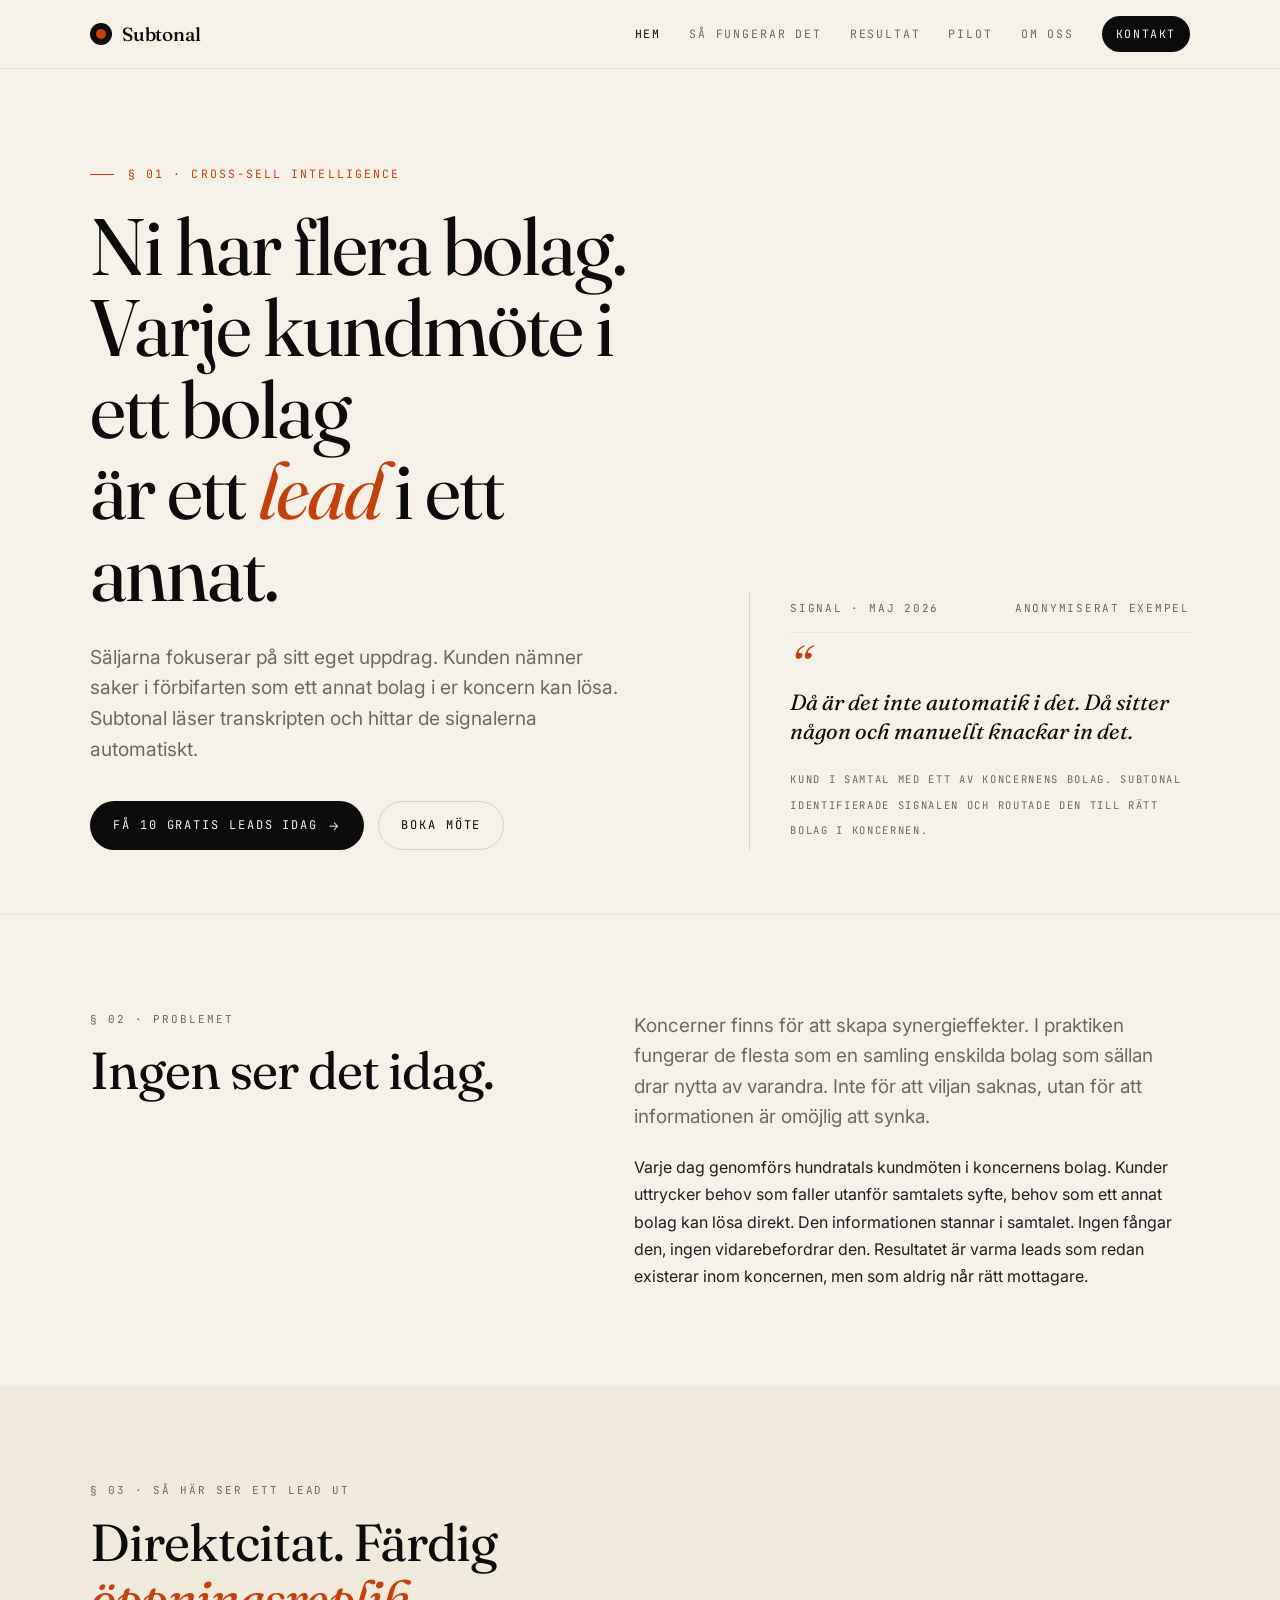
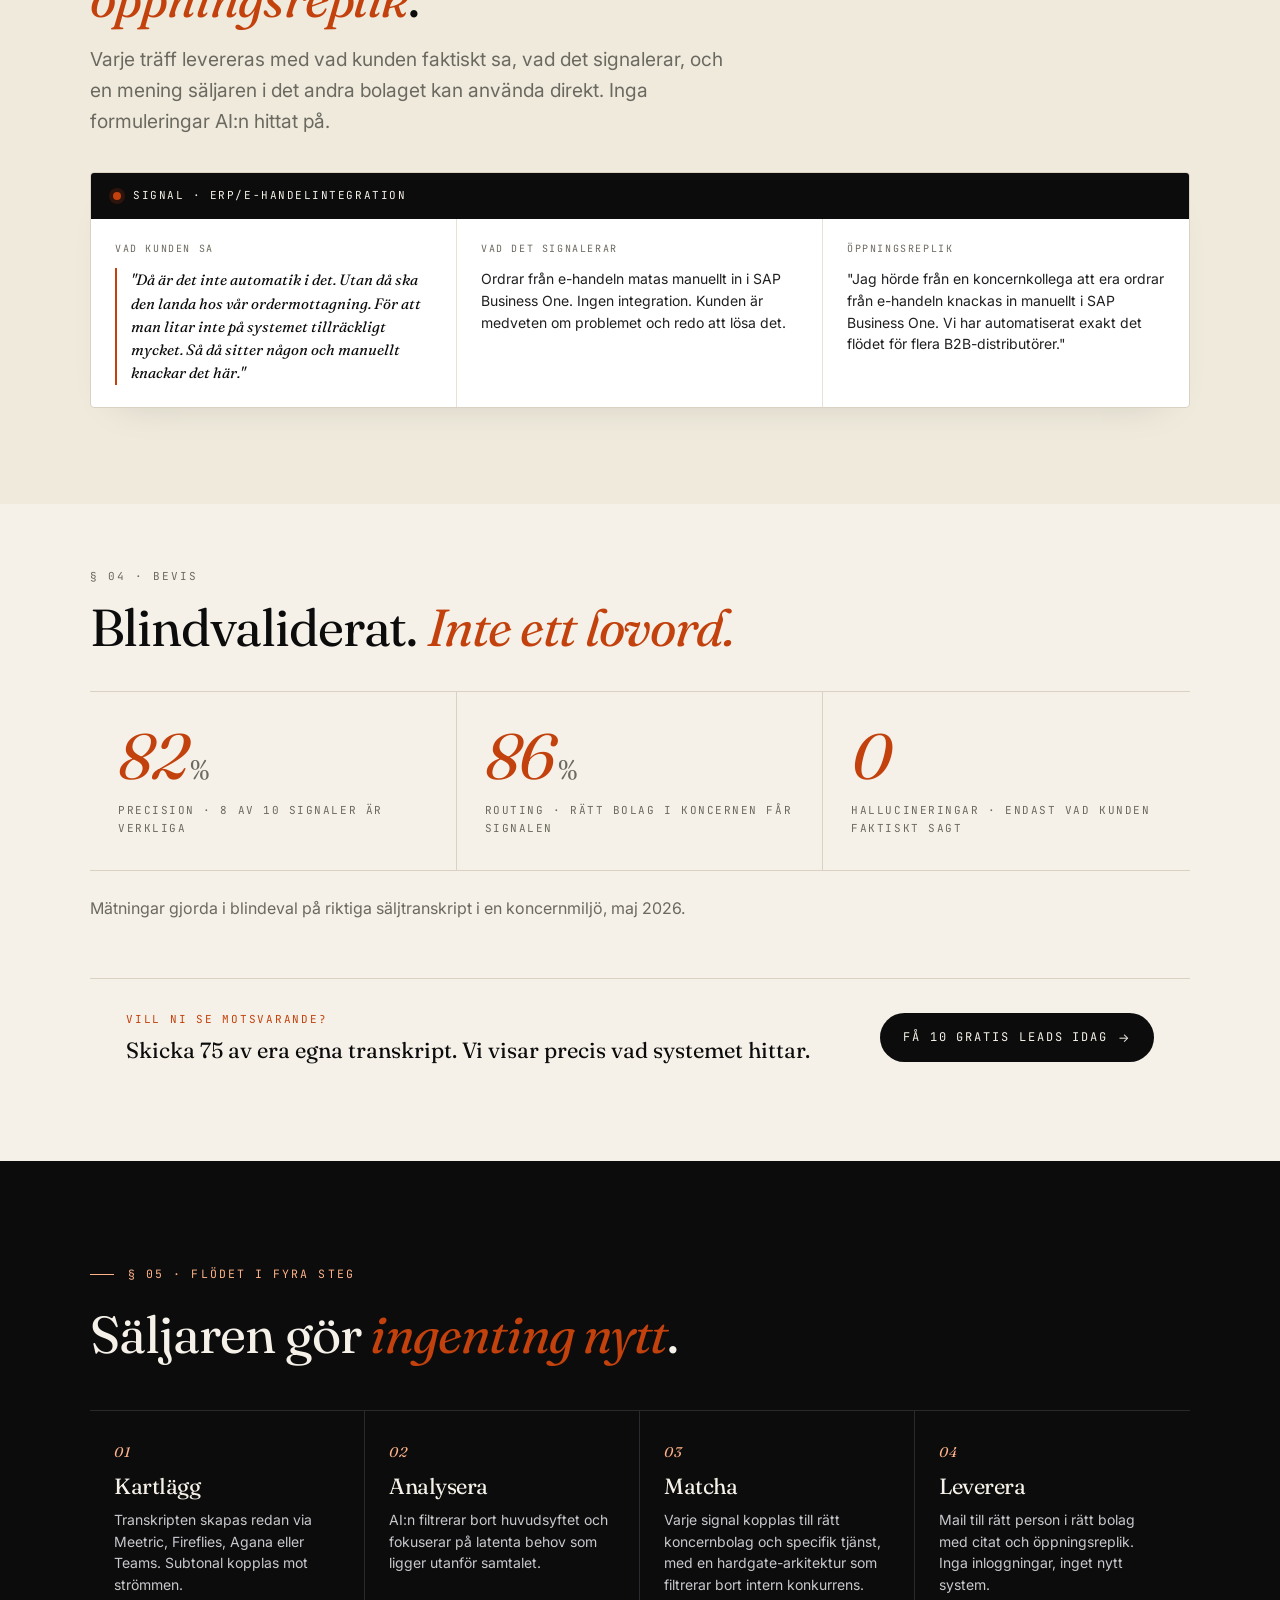
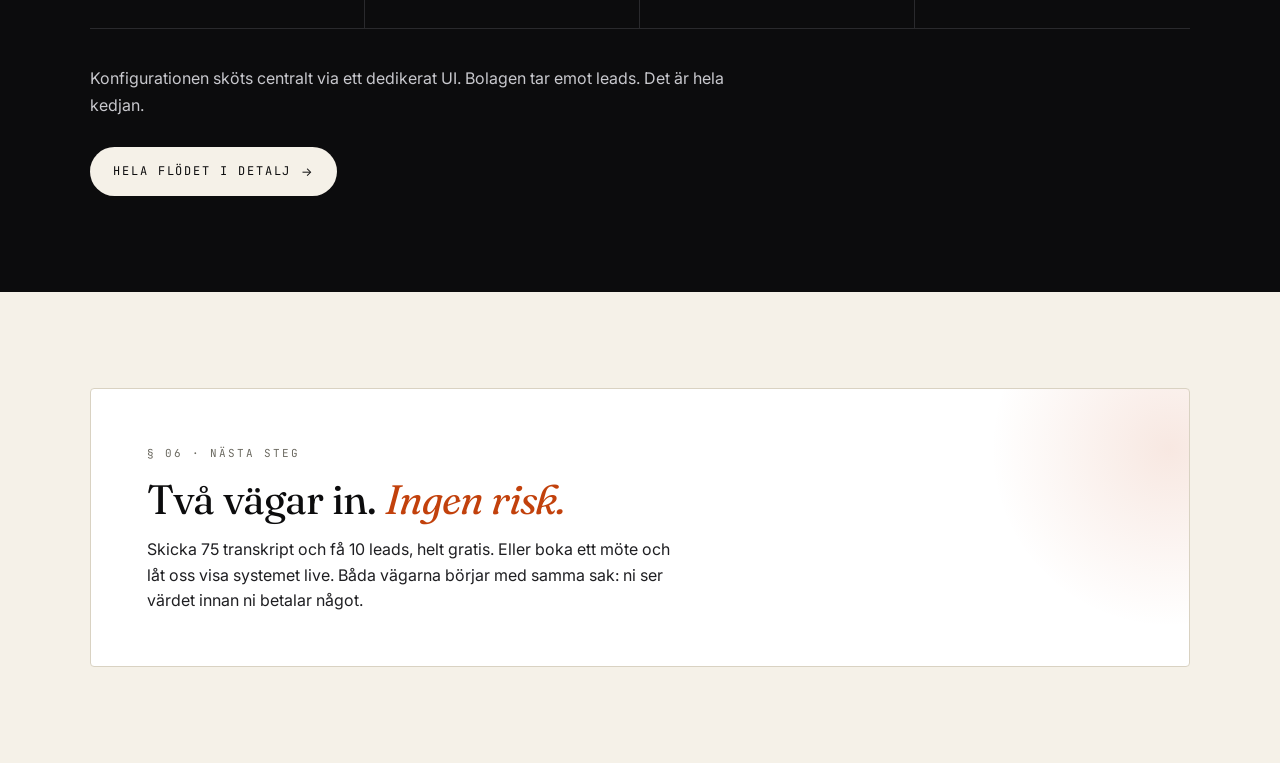
==== commit c51d5067: "Deploy V1: multi-page editorial site" ====
--- a/index.html
+++ b/index.html
@@ -334,7 +334,7 @@
       </div>
 
       <p class="body on-dark" style="margin-top: 36px; max-width: 680px;">
-        En growth manager med ansvar för cross-selling konfigurerar reglerna i ett dedikerat UI. Bolagen tar emot leads. Det är hela kedjan.
+        Konfigurationen sköts centralt via ett dedikerat UI. Bolagen tar emot leads. Det är hela kedjan.
       </p>
       <a href="sa-fungerar.html" class="btn btn-on-dark btn-arrow" style="margin-top: 28px;">Hela flödet i detalj</a>
     </div>
